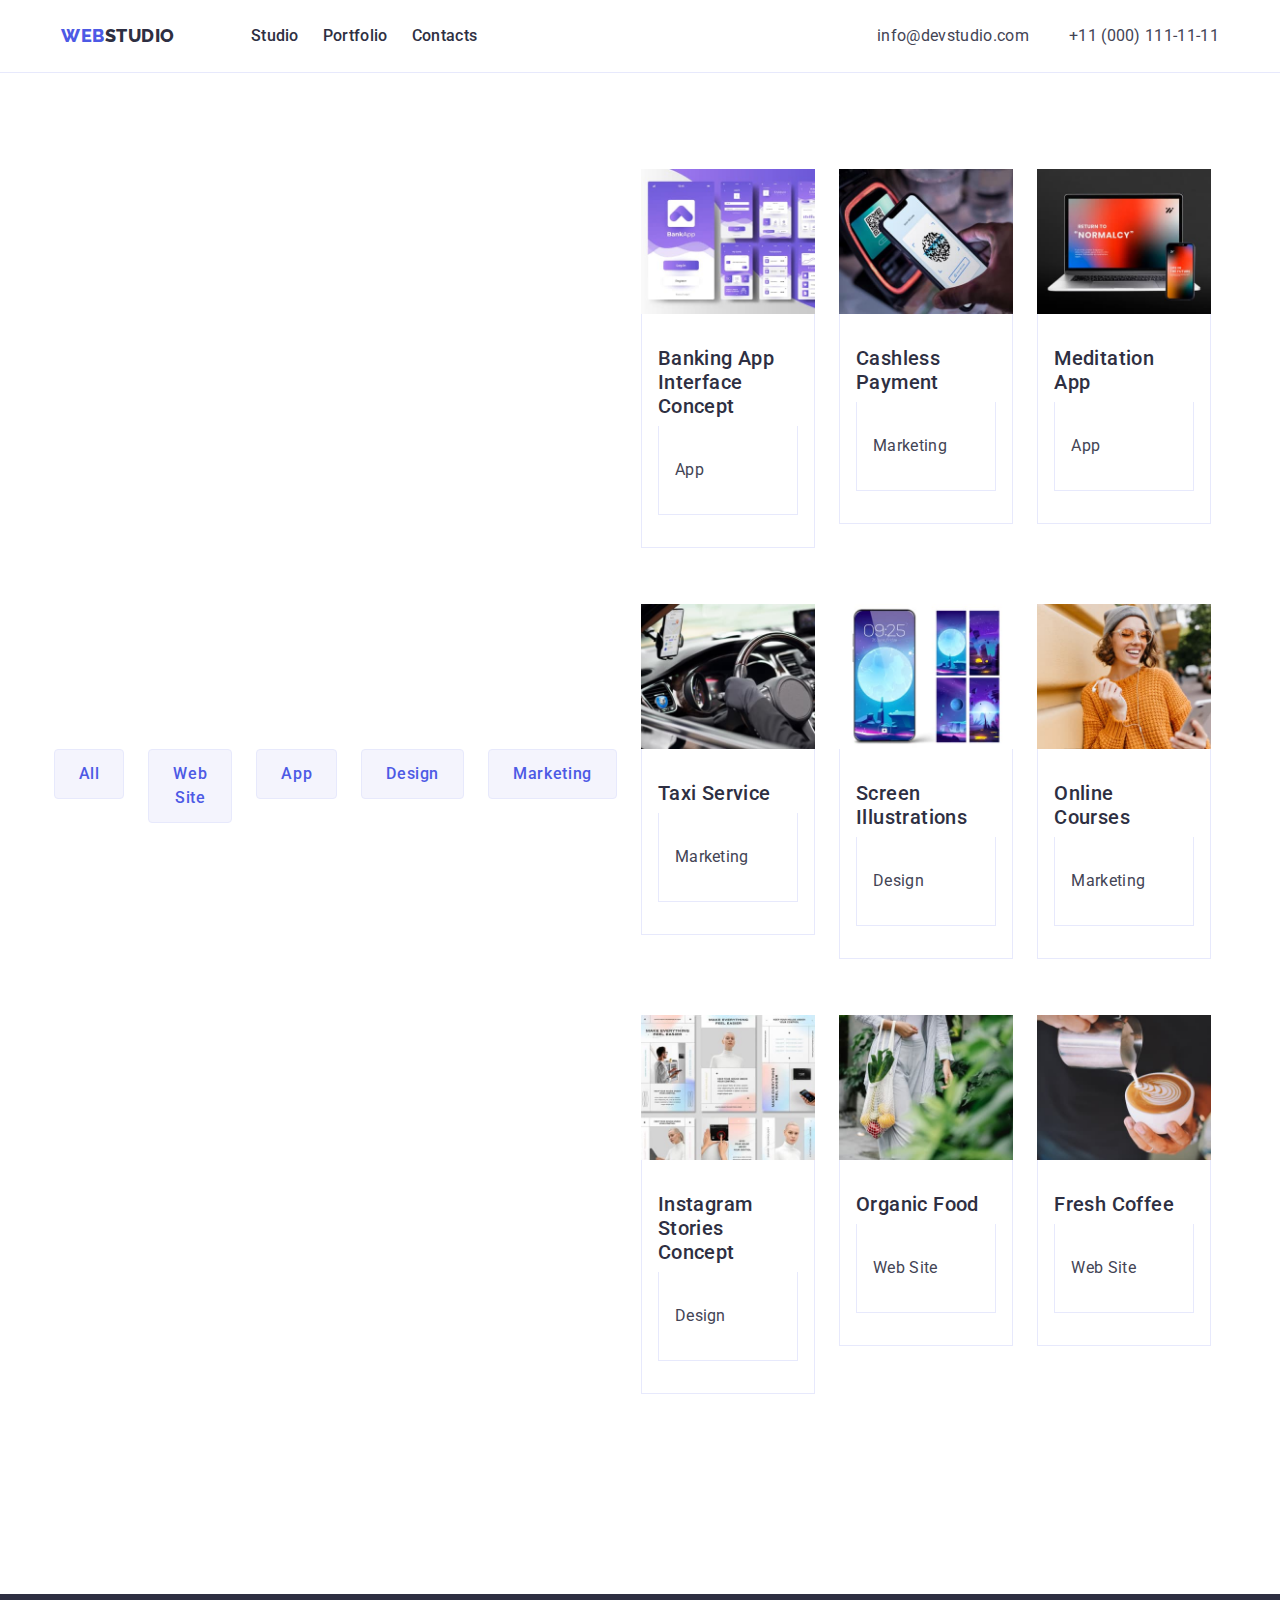
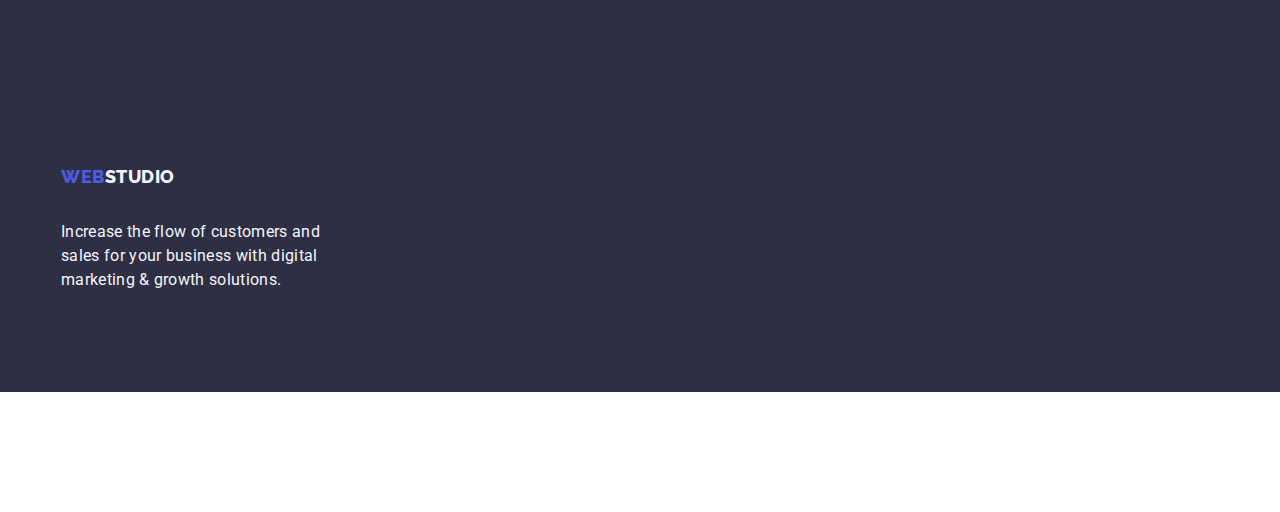
==== portfolio.html @ 9f7e853c "final changes in index" ====
<!DOCTYPE html>
<html lang="en">
  <head>
    <meta charset="UTF-8" />
    <meta name="viewport" content="width=device-width, initial-scale=1.0" />

    <link rel="preconnect" href="https://fonts.googleapis.com" />
    <link rel="preconnect" href="https://fonts.gstatic.com" crossorigin />
    <link
      href="https://fonts.googleapis.com/css2?family=Raleway:wght@800&family=Roboto:wght@400;500;700;900&display=swap"
      rel="stylesheet"
    />
    <link
      rel="stylesheet"
      href="https://cdnjs.cloudflare.com/ajax/libs/modern-normalize/2.0.0/modern-normalize.min.css"
      integrity="sha512-4xo8blKMVCiXpTaLzQSLSw3KFOVPWhm/TRtuPVc4WG6kUgjH6J03IBuG7JZPkcWMxJ5huwaBpOpnwYElP/m6wg=="
      crossorigin="anonymous"
      referrerpolicy="no-referrer"
    />
    <link rel="stylesheet" href="./css/styles.css" type="text/css" />
    <title>WebStudio Portfolio</title>
  </head>

  <body>
    <!--Header section-->

    <header class="header">
      <div class="container header-wrap">
        <nav class="navigation">
          <a class="logo link" href="./index.html"
            >Web<span class="accent">Studio</span></a
          >
          <ul class="list list-menu">
            <li><a class="menu link" href="./index.html">Studio</a></li>
            <li><a class="menu link" href="./portfolio.html">Portfolio</a></li>
            <li><a class="menu link" href="">Contacts</a></li>
          </ul>
        </nav>
        <address class="address">
          <ul class="list-header">
            <li>
              <a class="address-list link" href="mailto:info@devstudio.com"
                >info@devstudio.com</a
              >
            </li>
            <li>
              <a class="address-list link no-highlight" href="tel:+110001111111"
                >+11 (000) 111-11-11</a
              >
            </li>
          </ul>
        </address>
      </div>
    </header>

    <!--Main section-->

    <main>
      <section class="main-section">
        <div class="container portfolio-list">
          <h1 class="hidden">Portfolio-temporary</h1>
          <ul class="list">
            <li><button class="button-portfolio" type="button">All</button></li>
            <li>
              <button class="button-portfolio" type="button">Web Site</button>
            </li>
            <li><button class="button-portfolio" type="button">App</button></li>
            <li>
              <button class="button-portfolio" type="button">Design</button>
            </li>
            <li>
              <button class="button-portfolio" type="button">Marketing</button>
            </li>
          </ul>
          <ul class="list cards-list">
            <li class="cards-feature">
              <a class="link">
                <img
                  src="./images/1Banking.jpg"
                  alt="Bank App presented on 7 screenshots"
                  width="360"
                  height="300"
                />
                <div class="card-description">
                  <h2 class="feature">Banking App Interface Concept</h2>
                  <p class="feature-description">App</p>
                </div>
              </a>
            </li>
            <li class="cards-feature">
              <a class="link">
                <img
                  src="./images/2Cashless.jpg"
                  alt="Phone close to the reader"
                  width="360"
                  height="300"
                />
                <div class="card-description">
                  <h2 class="feature">Cashless Payment</h2>
                  <p class="feature-description">Marketing</p>
                </div>
              </a>
            </li>
            <li class="cards-feature">
              <a class="link">
                <img
                  src="./images/3Meditation.jpg"
                  alt="Laptop and phone promoting meditation on their screens"
                  width="360"
                  height="300"
                />
                <div class="card-description">
                  <h2 class="feature">Meditation App</h2>
                  <p class="feature-description">App</p>
                </div>
              </a>
            </li>
            <li class="cards-feature">
              <a class="link">
                <img
                  src="./images/4Taxi.jpg"
                  alt="Inside of the car - drivers side with a phone"
                  width="360"
                  height="300"
                />
                <div class="card-description">
                  <h2 class="feature">Taxi Service</h2>
                  <p class="feature-description">Marketing</p>
                </div>
              </a>
            </li>
            <li class="cards-feature">
              <a class="link">
                <img
                  src="./images/5Screen.jpg"
                  alt="5 screenshots of the mobile's front page"
                  width="360"
                  height="300"
                />
                <div class="card-description">
                  <h2 class="feature">Screen Illustrations</h2>
                  <p class="feature-description">Design</p>
                </div>
              </a>
            </li>
            <li class="cards-feature">
              <a class="link">
                <img
                  src="./images/6OnlineC.jpg"
                  alt="Smiling woman in orange sweater looking at the phone"
                  width="360"
                  height="300"
                />
                <div class="card-description">
                  <h2 class="feature">Online Courses</h2>
                  <p class="feature-description">Marketing</p>
                </div>
              </a>
            </li>
            <li class="cards-feature">
              <a class="link">
                <img
                  src="./images/7Insta.jpg"
                  alt="6 screenshots promoting phone app"
                  width="360"
                  height="300"
                />
                <div class="card-description">
                  <h2 class="feature">Instagram Stories Concept</h2>
                  <p class="feature-description">Design</p>
                </div>
              </a>
            </li>
            <li class="cards-feature">
              <a class="link">
                <img
                  src="./images/8Food.jpg"
                  alt="Person walking with a vegetables in a shopping bag"
                  width="360"
                  height="300"
                />
                <div class="card-description">
                  <h2 class="feature">Organic Food</h2>
                  <p class="feature-description">Web Site</p>
                </div>
              </a>
            </li>
            <li class="cards-feature">
              <a class="link">
                <img
                  src="./images/9Coffee.jpg"
                  alt="Coffe being decotrated by someone pouring frothed milk"
                  width="360"
                  height="300"
                />
                <div class="card-description">
                  <h2 class="feature">Fresh Coffee</h2>
                  <p class="feature-description">Web Site</p>
                </div>
              </a>
            </li>
          </ul>
        </div>
      </section>
    </main>

    <!--Footer-->
    <footer class="section-footer">
      <div class="container container-footer">
        <div>
          <a class="logo-footer link" href="./index.html"
            >Web<span class="studio-footer">Studio</span></a
          >
          <p class="body-footer">
            Increase the flow of customers and sales for your business with
            digital marketing & growth solutions.
          </p>
        </div>
      </div>
    </footer>
  </body>
</html>
---- css/styles.css ----
:root {
  --Accent: #e7e9fc;
  --Dark: #2e2f42;
  --Hero-background: #2e2f42;
  --Light: #f4f4fd;
  --Modal-background: #fcfcfc;
  --Modal-overlay: #2e2f42 100%, #2e2f42 40%;
  --Primary-Brand: #4d5ae5;
  --Pressed-state: #404bbf;
  --Success: #31d0aa;
  --Subtle-Text: #8e8f99;
  --Text: #434455;
  --White-background: #ffffff;
  --main-font-size: 16px;
  --main-line-height: 1.5;
}

body {
  font-family: "Roboto", sans-serif;
  color: #434455;
  background-color: #ffffff;
}
h1,
h2,
h3,
h4,
h5,
h6,
p {
  margin: 0;
}
img {
  display: block;
  max-width: 100%;
  height: auto;
}
* {
  margin: 0;
  padding: 0;
}

/* Header*/

.container {
  max-width: 1158px;
  padding: 0 15px;
  margin: 0 auto;
}
.header {
  border-bottom: 1px solid #e7e9fc;
}
.navigation {
  display: flex;
  align-items: center;
}
.link {
  text-decoration: none;
}
.header-wrap {
  display: flex;
  align-items: center;
}
.logo {
  font-family: "Raleway", sans-serif;
  font-size: 18px;
  line-height: 1.17;
  font-weight: 800;
  letter-spacing: 0.03em;
  text-transform: uppercase;
  padding-right: 76px;
  color: var(--Primary-Brand);
}
.list-header {
  list-style: none;
  display: flex;
  gap: 40px;
  padding: 24px 0;
  margin-left: 76px;
  justify-content: center;
  gap: 40px;
}
.list-menu {
  gap: 40px;
}
.address {
  align-items: center;
  display: flex;
  font-style: normal;
  gap: 40px;
  margin-left: auto;
}

.address-list {
  line-height: 1.5;
  letter-spacing: 0.02em;
  text-decoration: none;
  color: var(--Text);
}
.accent {
  color: var(--Hero-background);
}
.list {
  list-style: none;
  display: flex;

  justify-content: center;
  gap: 24px;
  color: var(--Dark);
}

/*Index
First main section*/
.main {
  background-color: #2e2f42;
  height: 600px;
  display: flex;
  justify-content: center;
  text-align: center;
  padding: 188px 0;
  display: block;
}
.header-first {
  font-size: 56px;
  line-height: 1.07;
  font-weight: 700;
  letter-spacing: 0.02em;
  text-align: center;
  color: var(--White-background);
  display: flex;
  display: block;
  max-width: 496px;
  margin: 0 auto;
  margin-bottom: 8px;
}

/*Index
First main section - button*/
.button-order {
  cursor: pointer;
  font-family: inherit;
  font-size: 16px;
  line-height: 1.5;
  font-weight: 500;
  letter-spacing: 0.04em;
  color: var(--White-background);
  background-color: var(--Primary-Brand);
  padding: 16px;
  border-radius: 4px;
  display: block;
  margin: 48px auto;
  box-shadow: 0px 4px 4px 0px rgba(0, 0, 0, 0.15);
  border: none;
  min-width: 169px;
}
.button-order:hover,
.button-order:focus {
  background-color: var(--Pressed-state);
  color: var(--White-background);
}

/*Index
Second main section*/
.section-secondary {
  padding: 120px 0;
}
.list-feature {
  display: flex;
  gap: 24px;
  list-style: none;
}
.list-secondary {
  width: calc((100% - 72px) / 4);
}
.header-second {
  font-size: 20px;
  line-height: 1.2;
  font-weight: 500;
  letter-spacing: 0.02em;
  color: var(--Dark);
  margin-bottom: 8px;
  padding: 0px;
}
.body {
  font-size: 16px;
  line-height: 1.5;
  letter-spacing: 0.02em;
  color: var(--Text);
  margin: 0px;
  padding-bottom: 0ch;
}

/*Index
Third main section*/
.section-third {
  padding-bottom: 120px;
}
.header-third {
  font-size: 36px;
  font-weight: 700;
  line-height: 24px;
  text-align: center;
  letter-spacing: 0.025em;
  color: var(--Dark);
  margin: 0px;
  margin-bottom: 72px;
  padding-top: 32px;
}
.list-third {
  width: calc((100% - 48px) / 3);
}

/*Index
Fourth main section*/
.fourth-section {
  background-color: var(--Light);
  padding: 120px 0;
  margin: auto 0;
  text-align: center;
}

.team-card {
  display: flex;
  gap: 24px;
  justify-content: center;
  margin: 0px;
  padding: 0px;
  text-align: center;
  width: calc((100% - 72px) / 4);
  border-radius: 0px 0px 4px 4px;
  margin-bottom: 72px;
}
.cards {
  margin-bottom: 8px;
}

.header-our-team {
  font-size: 36px;
  line-height: 1.2;
  font-weight: 700;
  letter-spacing: 0.02em;
  color: var(--Dark);
  padding-bottom: 72px;
}
.header-names {
  font-size: 20px;
  font-weight: 500;
  line-height: 24px;
  text-align: center;
  letter-spacing: 0.025em;
  color: var(--Dark);
  margin-top: 32px;
}
/*Portfolio
Main section*/
.main-section {
  padding-top: 96px;
  padding-bottom: 120px;
}
.portfolio-list {
  align-items: center;
  justify-content: center;
  display: flex;
  gap: 24px;
  list-style-type: none;
  margin-bottom: 72px;
  padding-left: 0px;
}
.button-portfolio {
  font-family: inherit;
  font-size: 16px;
  font-weight: 500;
  line-height: 1.5;
  letter-spacing: 0.04em;
  border: 1px solid var(--Accent);
  background-color: var(--Light);
  color: var(--Primary-Brand);
  letter-spacing: 4%;
  border-radius: 4px;
  padding: 12px 24px;
  display: flex;
  align-items: flex-start;
}
.button-portfolio:hover,
.button-portfolio:focus {
  cursor: pointer;
  color: var(--White-background);
  background-color: var(--Pressed-state);
  box-shadow: 0px 2px 2px 0px rgba(0, 0, 0, 0.12),
    0px 2px 1px 0px rgba(0, 0, 0, 0.08), 0px 3px 1px 0px rgba(0, 0, 0, 0.1);
  border: 1px solid transparent;
}
.cards-feature {
  width: calc((100% - 48px) / 3);
}
.menu {
  font-size: var(--main-font-size);
  line-height: var(--main-line-height);
  font-weight: 500;
  letter-spacing: 0.02em;
  color: var(--Dark);
  padding-top: 24px;
  padding-bottom: 24px;
}
.menu:hover,
.menu:focus,
.accent:hover,
.accent:focus,
.address-list:hover,
.address-list:focus {
  color: #404bbf;
}
.hidden {
  position: absolute;
  width: 1px;
  height: 1px;
  margin: -1px;
  border: 0;
  padding: 0;
  white-space: nowrap;
  clip-path: inset(100%);
  clip: rect(0 0 0 0);
  overflow: hidden;
}

/*Portfolio
Second main section*/

.feature {
  font-size: 20px;
  line-height: 1.2;
  font-weight: 500;
  letter-spacing: 0.02em;
  color: var(--Hero-background);
  margin-bottom: 8px;
}
.cards-list {
  list-style-type: none;
  display: flex;
  flex-wrap: wrap;
  row-gap: 48px;
  column-gap: 24px;
  margin: 0;
  padding: 0;
}
.cards-list > li {
  flex-basis: calc((100% - 48px) / 3);
}
.cards-list img {
  display: block;
}
.card-description {
  padding: 32px 16px;
  border: 1px solid #e7e9fc;
  border-top: none;
  margin-bottom: 8px;
}
.feature-description {
  font-size: 16px;
  line-height: 1.5;
  letter-spacing: 0.02em;
  color: var(--Text);
  background-color: #ffffff;
  border: 1px solid var(--cornflower, #e7e9fc);
  border-top: none;
  padding: 32px 16px;
}

/*Footer*/
.studio-footer {
  color: var(--Light);
}
.logo-footer {
  font-family: "Raleway", sans-serif;
  font-size: 18px;
  line-height: 1.17;
  font-weight: 800;
  letter-spacing: 0.03em;
  text-transform: uppercase;
  color: var(--Primary-Brand);
  display: inline-block;
  margin-bottom: 16px;
}
.container-footer {
  flex-wrap: wrap;
  gap: 24px;
  margin-top: 72px;
  padding-top: 0px;
}
.section-footer {
  background-color: var(--Dark);
  padding: 100px 0;
  margin-bottom: 120px;
}
.body-footer {
  font-size: 16px;
  line-height: 1.5;
  letter-spacing: 0.02em;
  text-align: left;
  color: var(--Light);
  width: 264px;
  margin: 0px;
  margin-top: 16px;
  max-width: 264px;
}
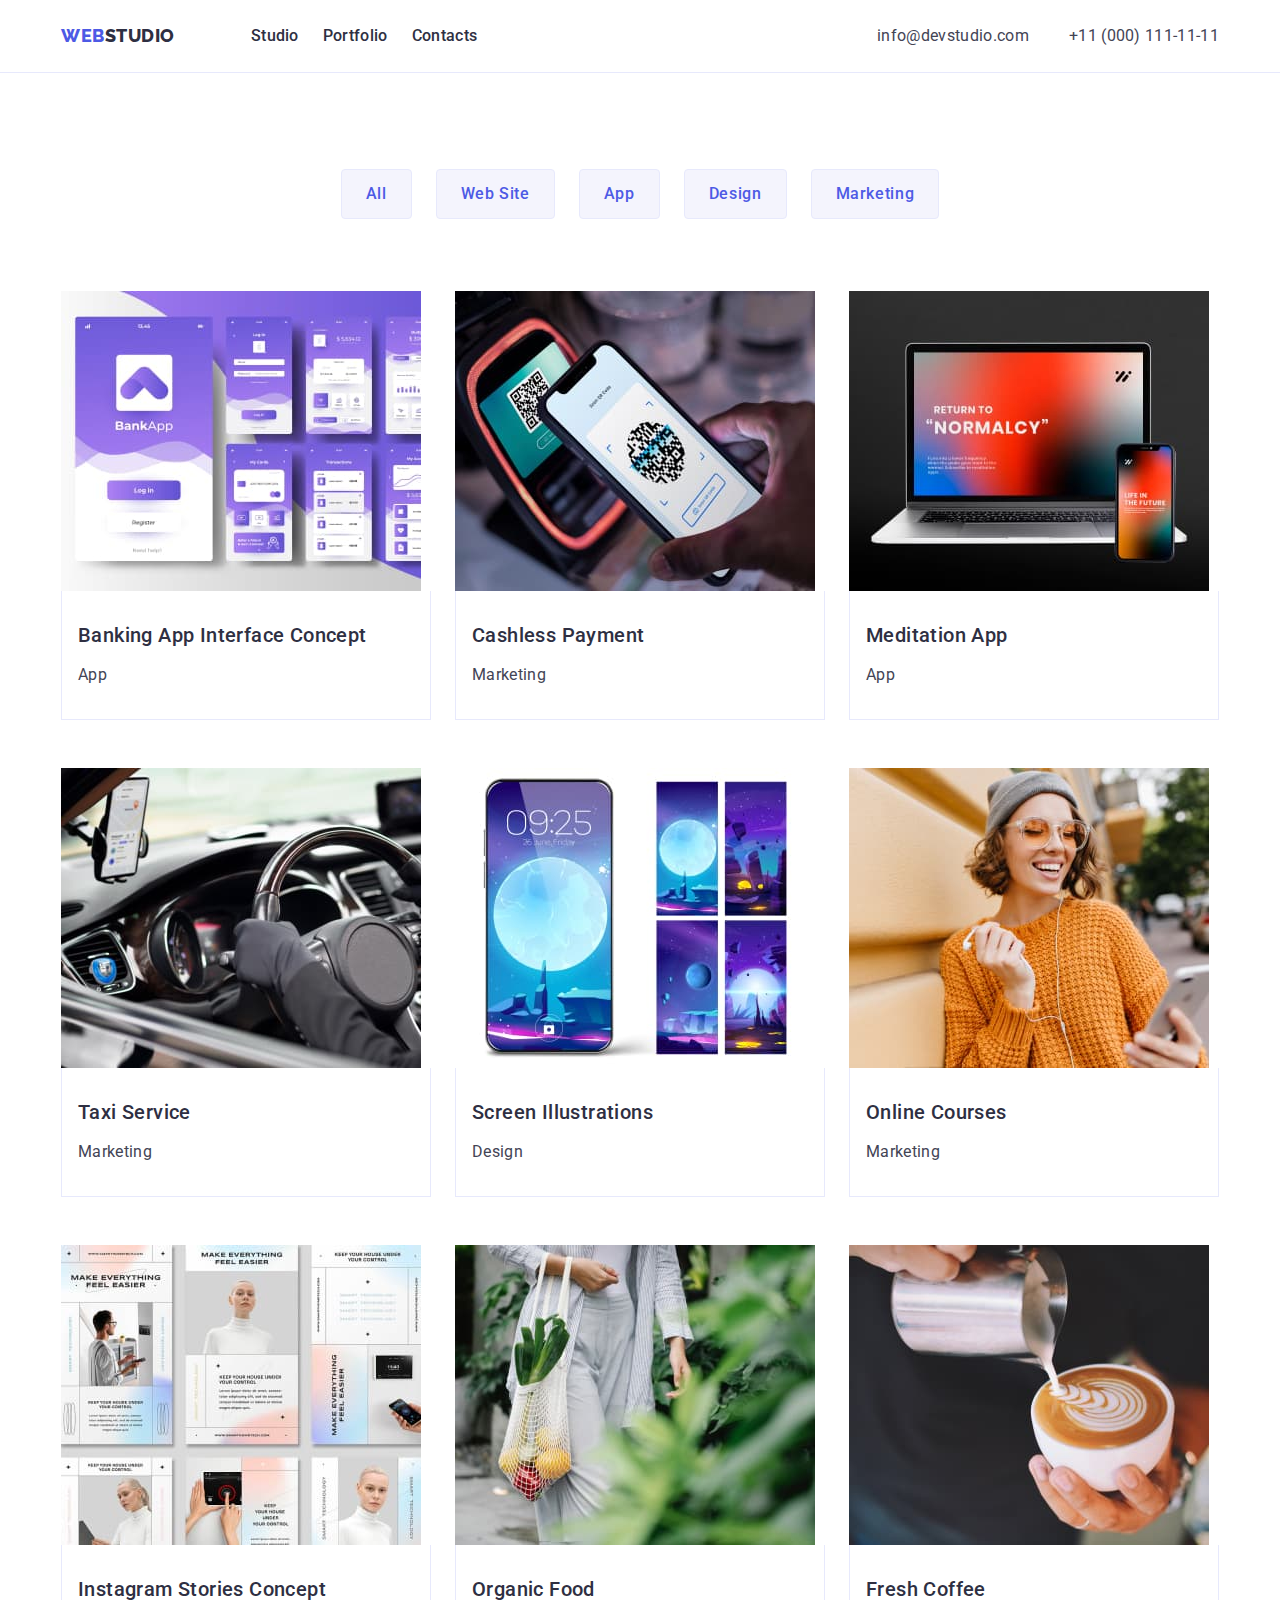
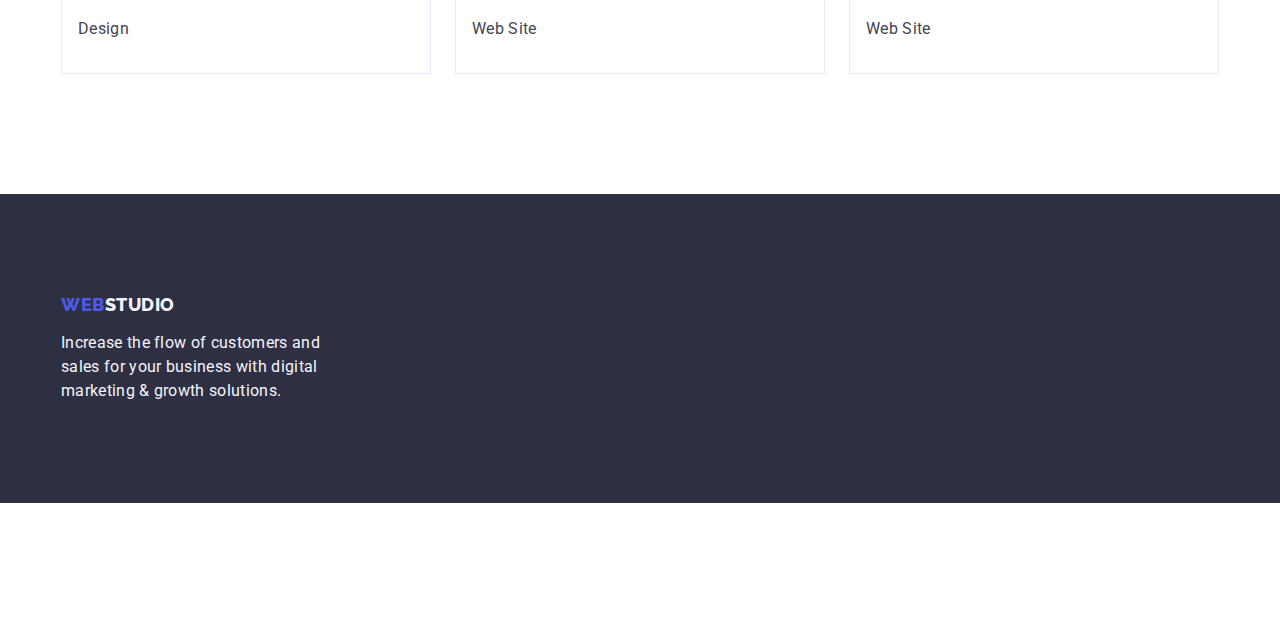
==== commit ad272d36: "changes to portfolio" ====
--- a/portfolio.html
+++ b/portfolio.html
@@ -56,8 +56,8 @@
     <!--Main section-->
 
     <main>
-      <section class="main-section">
-        <div class="container portfolio-list">
+      <div class="container portfolio-list">
+        <section class="main-section">
           <h1 class="hidden">Portfolio-temporary</h1>
           <ul class="list">
             <li><button class="button-portfolio" type="button">All</button></li>
@@ -72,136 +72,136 @@
               <button class="button-portfolio" type="button">Marketing</button>
             </li>
           </ul>
-          <ul class="list cards-list">
-            <li class="cards-feature">
-              <a class="link">
-                <img
-                  src="./images/1Banking.jpg"
-                  alt="Bank App presented on 7 screenshots"
-                  width="360"
-                  height="300"
-                />
-                <div class="card-description">
-                  <h2 class="feature">Banking App Interface Concept</h2>
-                  <p class="feature-description">App</p>
-                </div>
-              </a>
-            </li>
-            <li class="cards-feature">
-              <a class="link">
-                <img
-                  src="./images/2Cashless.jpg"
-                  alt="Phone close to the reader"
-                  width="360"
-                  height="300"
-                />
-                <div class="card-description">
-                  <h2 class="feature">Cashless Payment</h2>
-                  <p class="feature-description">Marketing</p>
-                </div>
-              </a>
-            </li>
-            <li class="cards-feature">
-              <a class="link">
-                <img
-                  src="./images/3Meditation.jpg"
-                  alt="Laptop and phone promoting meditation on their screens"
-                  width="360"
-                  height="300"
-                />
-                <div class="card-description">
-                  <h2 class="feature">Meditation App</h2>
-                  <p class="feature-description">App</p>
-                </div>
-              </a>
-            </li>
-            <li class="cards-feature">
-              <a class="link">
-                <img
-                  src="./images/4Taxi.jpg"
-                  alt="Inside of the car - drivers side with a phone"
-                  width="360"
-                  height="300"
-                />
-                <div class="card-description">
-                  <h2 class="feature">Taxi Service</h2>
-                  <p class="feature-description">Marketing</p>
-                </div>
-              </a>
-            </li>
-            <li class="cards-feature">
-              <a class="link">
-                <img
-                  src="./images/5Screen.jpg"
-                  alt="5 screenshots of the mobile's front page"
-                  width="360"
-                  height="300"
-                />
-                <div class="card-description">
-                  <h2 class="feature">Screen Illustrations</h2>
-                  <p class="feature-description">Design</p>
-                </div>
-              </a>
-            </li>
-            <li class="cards-feature">
-              <a class="link">
-                <img
-                  src="./images/6OnlineC.jpg"
-                  alt="Smiling woman in orange sweater looking at the phone"
-                  width="360"
-                  height="300"
-                />
-                <div class="card-description">
-                  <h2 class="feature">Online Courses</h2>
-                  <p class="feature-description">Marketing</p>
-                </div>
-              </a>
-            </li>
-            <li class="cards-feature">
-              <a class="link">
-                <img
-                  src="./images/7Insta.jpg"
-                  alt="6 screenshots promoting phone app"
-                  width="360"
-                  height="300"
-                />
-                <div class="card-description">
-                  <h2 class="feature">Instagram Stories Concept</h2>
-                  <p class="feature-description">Design</p>
-                </div>
-              </a>
-            </li>
-            <li class="cards-feature">
-              <a class="link">
-                <img
-                  src="./images/8Food.jpg"
-                  alt="Person walking with a vegetables in a shopping bag"
-                  width="360"
-                  height="300"
-                />
-                <div class="card-description">
-                  <h2 class="feature">Organic Food</h2>
-                  <p class="feature-description">Web Site</p>
-                </div>
-              </a>
-            </li>
-            <li class="cards-feature">
-              <a class="link">
-                <img
-                  src="./images/9Coffee.jpg"
-                  alt="Coffe being decotrated by someone pouring frothed milk"
-                  width="360"
-                  height="300"
-                />
-                <div class="card-description">
-                  <h2 class="feature">Fresh Coffee</h2>
-                  <p class="feature-description">Web Site</p>
-                </div>
-              </a>
-            </li>
-          </ul>
-        </div>
-      </section>
+        </section>
+        <ul class="list cards-list">
+          <li class="cards-feature">
+            <a class="link">
+              <img
+                src="./images/1Banking.jpg"
+                alt="Bank App presented on 7 screenshots"
+                width="360"
+                height="300"
+              />
+              <div class="card-description">
+                <h2 class="feature">Banking App Interface Concept</h2>
+                <p class="feature-description">App</p>
+              </div>
+            </a>
+          </li>
+          <li class="cards-feature">
+            <a class="link">
+              <img
+                src="./images/2Cashless.jpg"
+                alt="Phone close to the reader"
+                width="360"
+                height="300"
+              />
+              <div class="card-description">
+                <h2 class="feature">Cashless Payment</h2>
+                <p class="feature-description">Marketing</p>
+              </div>
+            </a>
+          </li>
+          <li class="cards-feature">
+            <a class="link">
+              <img
+                src="./images/3Meditation.jpg"
+                alt="Laptop and phone promoting meditation on their screens"
+                width="360"
+                height="300"
+              />
+              <div class="card-description">
+                <h2 class="feature">Meditation App</h2>
+                <p class="feature-description">App</p>
+              </div>
+            </a>
+          </li>
+          <li class="cards-feature">
+            <a class="link">
+              <img
+                src="./images/4Taxi.jpg"
+                alt="Inside of the car - drivers side with a phone"
+                width="360"
+                height="300"
+              />
+              <div class="card-description">
+                <h2 class="feature">Taxi Service</h2>
+                <p class="feature-description">Marketing</p>
+              </div>
+            </a>
+          </li>
+          <li class="cards-feature">
+            <a class="link">
+              <img
+                src="./images/5Screen.jpg"
+                alt="5 screenshots of the mobile's front page"
+                width="360"
+                height="300"
+              />
+              <div class="card-description">
+                <h2 class="feature">Screen Illustrations</h2>
+                <p class="feature-description">Design</p>
+              </div>
+            </a>
+          </li>
+          <li class="cards-feature">
+            <a class="link">
+              <img
+                src="./images/6OnlineC.jpg"
+                alt="Smiling woman in orange sweater looking at the phone"
+                width="360"
+                height="300"
+              />
+              <div class="card-description">
+                <h2 class="feature">Online Courses</h2>
+                <p class="feature-description">Marketing</p>
+              </div>
+            </a>
+          </li>
+          <li class="cards-feature">
+            <a class="link">
+              <img
+                src="./images/7Insta.jpg"
+                alt="6 screenshots promoting phone app"
+                width="360"
+                height="300"
+              />
+              <div class="card-description">
+                <h2 class="feature">Instagram Stories Concept</h2>
+                <p class="feature-description">Design</p>
+              </div>
+            </a>
+          </li>
+          <li class="cards-feature">
+            <a class="link">
+              <img
+                src="./images/8Food.jpg"
+                alt="Person walking with a vegetables in a shopping bag"
+                width="360"
+                height="300"
+              />
+              <div class="card-description">
+                <h2 class="feature">Organic Food</h2>
+                <p class="feature-description">Web Site</p>
+              </div>
+            </a>
+          </li>
+          <li class="cards-feature">
+            <a class="link">
+              <img
+                src="./images/9Coffee.jpg"
+                alt="Coffe being decotrated by someone pouring frothed milk"
+                width="360"
+                height="300"
+              />
+              <div class="card-description">
+                <h2 class="feature">Fresh Coffee</h2>
+                <p class="feature-description">Web Site</p>
+              </div>
+            </a>
+          </li>
+        </ul>
+      </div>
     </main>
 
     <!--Footer-->
--- a/css/styles.css
+++ b/css/styles.css
@@ -102,7 +102,6 @@
 .list {
   list-style: none;
   display: flex;
-
   justify-content: center;
   gap: 24px;
   color: var(--Dark);
@@ -254,16 +253,14 @@
 Main section*/
 .main-section {
   padding-top: 96px;
-  padding-bottom: 120px;
+  padding-bottom: 72px;
 }
 .portfolio-list {
   align-items: center;
   justify-content: center;
-  display: flex;
   gap: 24px;
   list-style-type: none;
-  margin-bottom: 72px;
-  padding-left: 0px;
+  text-wrap: nowrap;
 }
 .button-portfolio {
   font-family: inherit;
@@ -331,7 +328,7 @@
   font-weight: 500;
   letter-spacing: 0.02em;
   color: var(--Hero-background);
-  margin-bottom: 8px;
+  padding-bottom: 16px;
 }
 .cards-list {
   list-style-type: none;
@@ -339,7 +336,7 @@
   flex-wrap: wrap;
   row-gap: 48px;
   column-gap: 24px;
-  margin: 0;
+  margin-bottom: 120px;
   padding: 0;
 }
 .cards-list > li {
@@ -352,7 +349,6 @@
   padding: 32px 16px;
   border: 1px solid #e7e9fc;
   border-top: none;
-  margin-bottom: 8px;
 }
 .feature-description {
   font-size: 16px;
@@ -360,9 +356,7 @@
   letter-spacing: 0.02em;
   color: var(--Text);
   background-color: #ffffff;
-  border: 1px solid var(--cornflower, #e7e9fc);
   border-top: none;
-  padding: 32px 16px;
 }
 
 /*Footer*/
@@ -378,13 +372,10 @@
   text-transform: uppercase;
   color: var(--Primary-Brand);
   display: inline-block;
-  margin-bottom: 16px;
 }
 .container-footer {
   flex-wrap: wrap;
   gap: 24px;
-  margin-top: 72px;
-  padding-top: 0px;
 }
 .section-footer {
   background-color: var(--Dark);
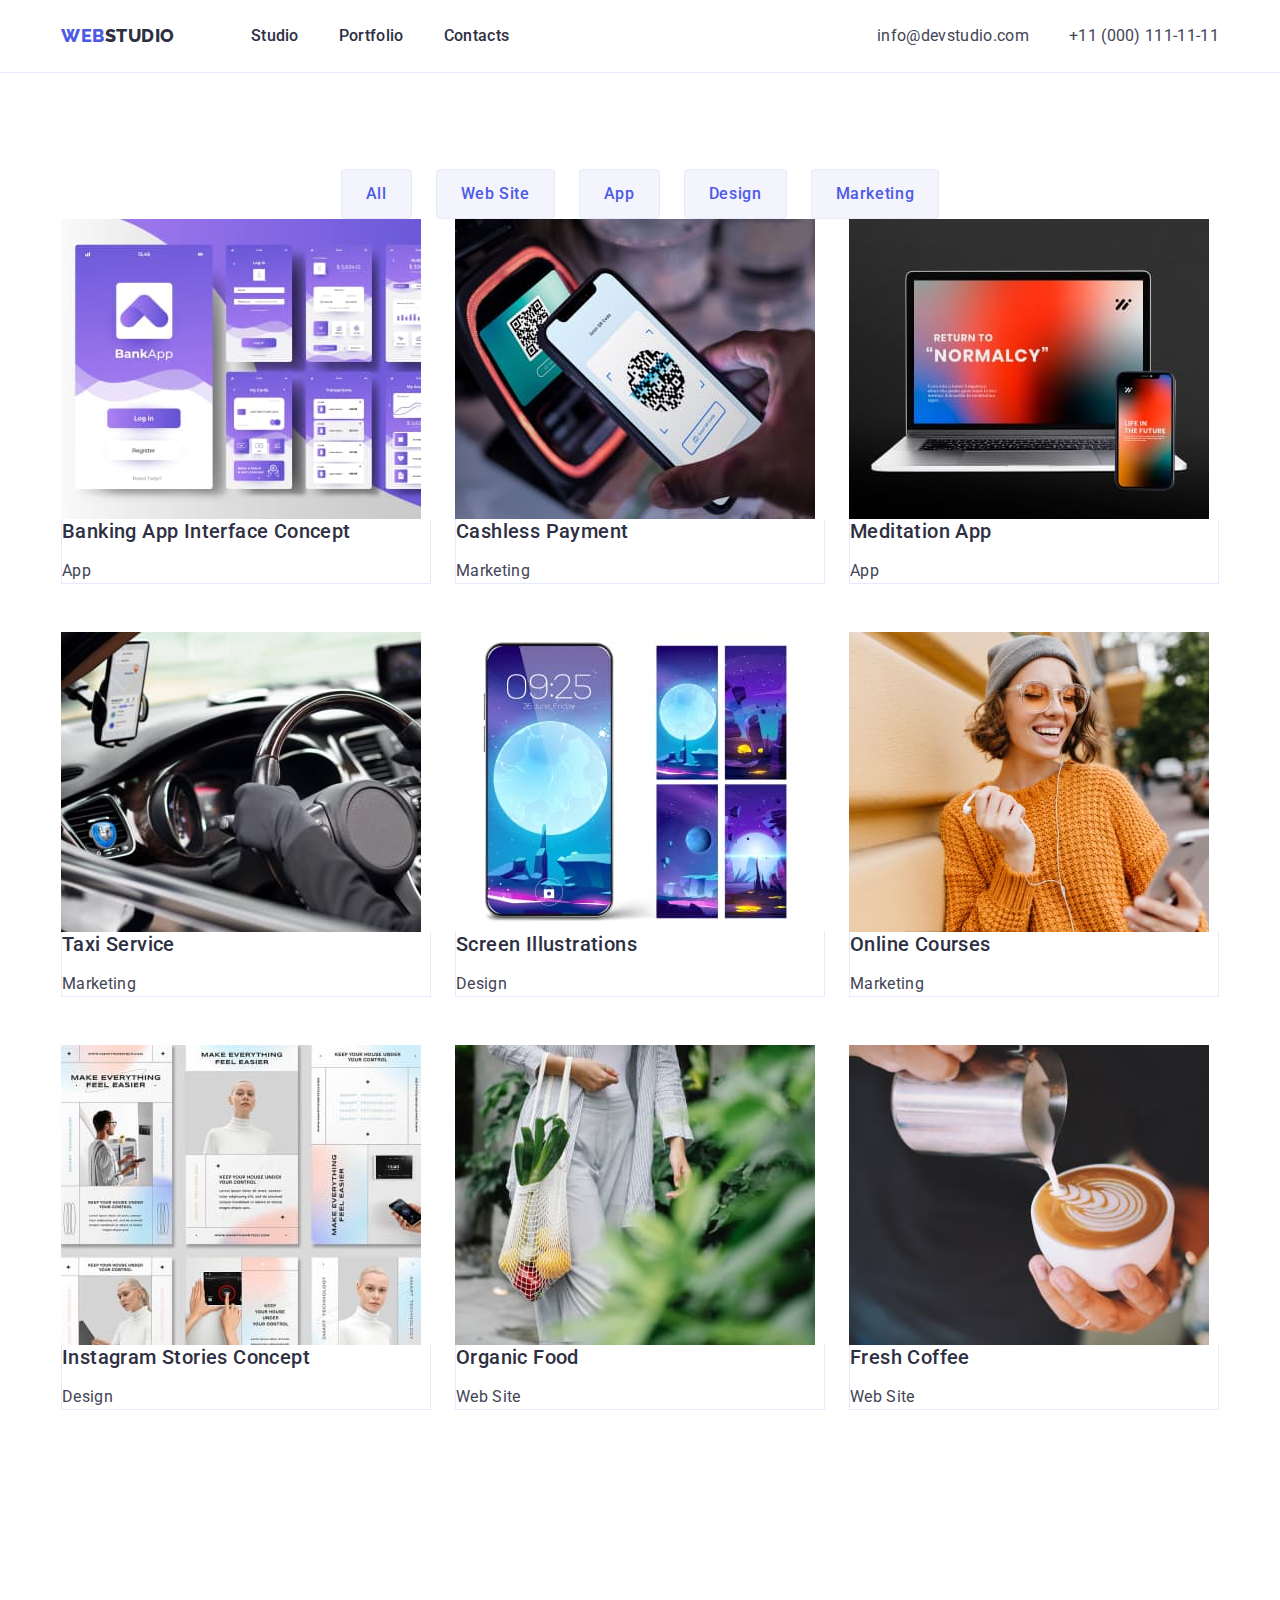
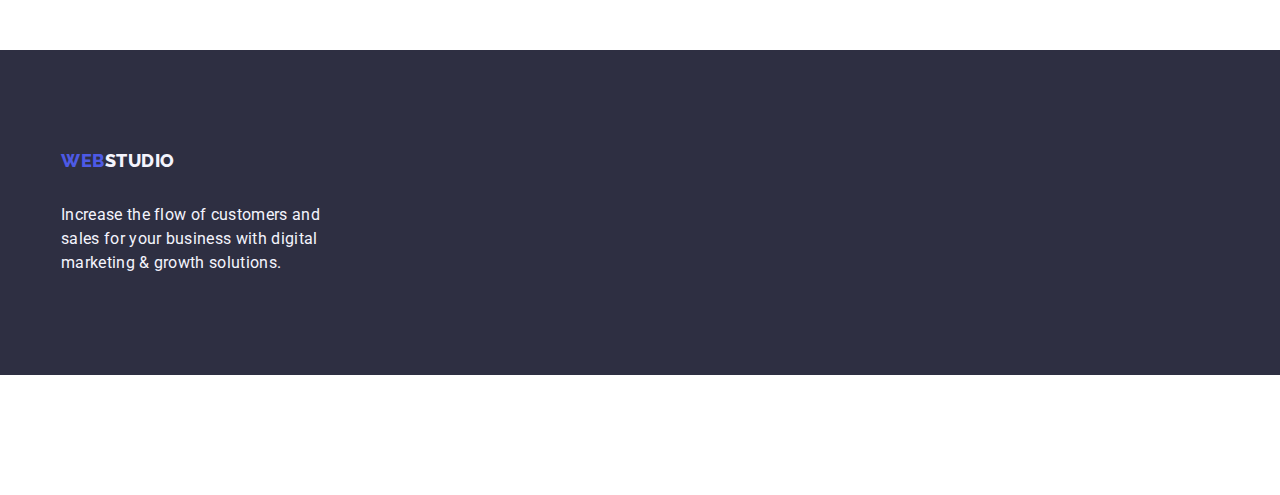
==== commit 9cdfee72: "changes in prtfolio as per walidator" ====
--- a/portfolio.html
+++ b/portfolio.html
@@ -56,9 +56,9 @@
     <!--Main section-->
 
     <main>
-      <div class="container portfolio-list">
         <section class="main-section">
-          <h1 class="hidden">Portfolio-temporary</h1>
+      <div class="container">
+          <h1 class="hidden">Portfolio</h1>
           <ul class="list">
             <li><button class="button-portfolio" type="button">All</button></li>
             <li>
@@ -72,7 +72,6 @@
               <button class="button-portfolio" type="button">Marketing</button>
             </li>
           </ul>
-        </section>
         <ul class="list cards-list">
           <li class="cards-feature">
             <a class="link">
@@ -201,7 +200,8 @@
             </a>
           </li>
         </ul>
-      </div>
+             </section>
+ </div>
     </main>
 
     <!--Footer-->
--- a/css/styles.css
+++ b/css/styles.css
@@ -67,7 +67,7 @@
   font-weight: 800;
   letter-spacing: 0.03em;
   text-transform: uppercase;
-  padding-right: 76px;
+  margin-right: 76px;
   color: var(--Primary-Brand);
 }
 .list-header {
@@ -79,9 +79,7 @@
   justify-content: center;
   gap: 40px;
 }
-.list-menu {
-  gap: 40px;
-}
+
 .address {
   align-items: center;
   display: flex;
@@ -167,6 +165,7 @@
   gap: 24px;
   list-style: none;
 }
+
 .list-secondary {
   width: calc((100% - 72px) / 4);
 }
@@ -179,15 +178,16 @@
   margin-bottom: 8px;
   padding: 0px;
 }
-.body {
+
+.body-secondary {
   font-size: 16px;
   line-height: 1.5;
   letter-spacing: 0.02em;
   color: var(--Text);
   margin: 0px;
   padding-bottom: 0ch;
-}
-
+  text-align: left;
+}
 /*Index
 Third main section*/
 .section-third {
@@ -216,29 +216,28 @@
   margin: auto 0;
   text-align: center;
 }
-
+.body {
+  font-size: 16px;
+  line-height: 1.5;
+  letter-spacing: 0.02em;
+  color: var(--Text);
+  margin: 0px;
+  padding-bottom: 0ch;
+  text-align: center;
+}
 .team-card {
-  display: flex;
-  gap: 24px;
-  justify-content: center;
-  margin: 0px;
-  padding: 0px;
-  text-align: center;
-  width: calc((100% - 72px) / 4);
   border-radius: 0px 0px 4px 4px;
-  margin-bottom: 72px;
-}
-.cards {
-  margin-bottom: 8px;
-}
-
+}
+.team-container {
+  padding: 32px 0px;
+}
 .header-our-team {
   font-size: 36px;
   line-height: 1.2;
   font-weight: 700;
   letter-spacing: 0.02em;
   color: var(--Dark);
-  padding-bottom: 72px;
+  margin-bottom: 72px;
 }
 .header-names {
   font-size: 20px;
@@ -248,18 +247,14 @@
   letter-spacing: 0.025em;
   color: var(--Dark);
   margin-top: 32px;
+  margin-bottom: 8px;
 }
 /*Portfolio
 Main section*/
 .main-section {
   padding-top: 96px;
-  padding-bottom: 72px;
-}
-.portfolio-list {
-  align-items: center;
+  padding-bottom: 120px;
   justify-content: center;
-  gap: 24px;
-  list-style-type: none;
   text-wrap: nowrap;
 }
 .button-portfolio {
@@ -297,6 +292,9 @@
   color: var(--Dark);
   padding-top: 24px;
   padding-bottom: 24px;
+}
+.list-menu {
+  gap: 40px;
 }
 .menu:hover,
 .menu:focus,
@@ -346,7 +344,6 @@
   display: block;
 }
 .card-description {
-  padding: 32px 16px;
   border: 1px solid #e7e9fc;
   border-top: none;
 }
@@ -372,6 +369,7 @@
   text-transform: uppercase;
   color: var(--Primary-Brand);
   display: inline-block;
+  margin-bottom: 16px;
 }
 .container-footer {
   flex-wrap: wrap;
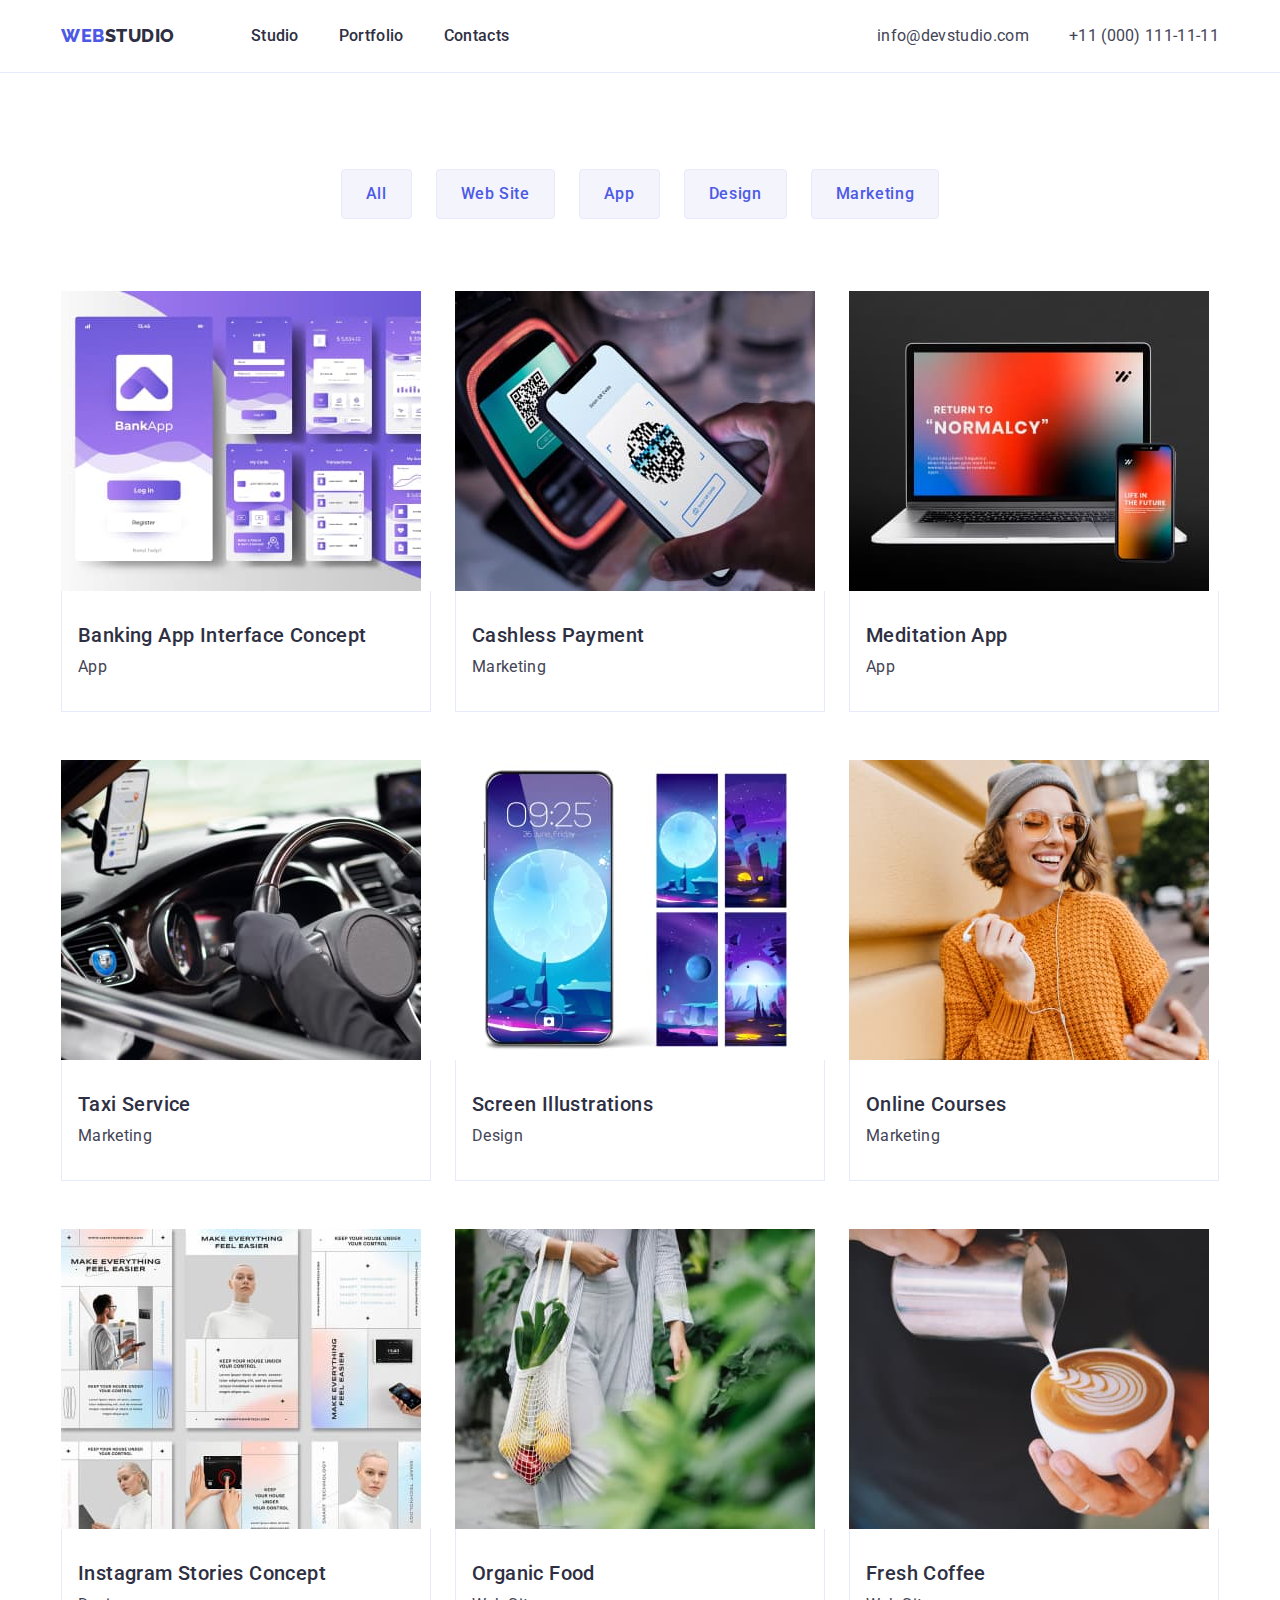
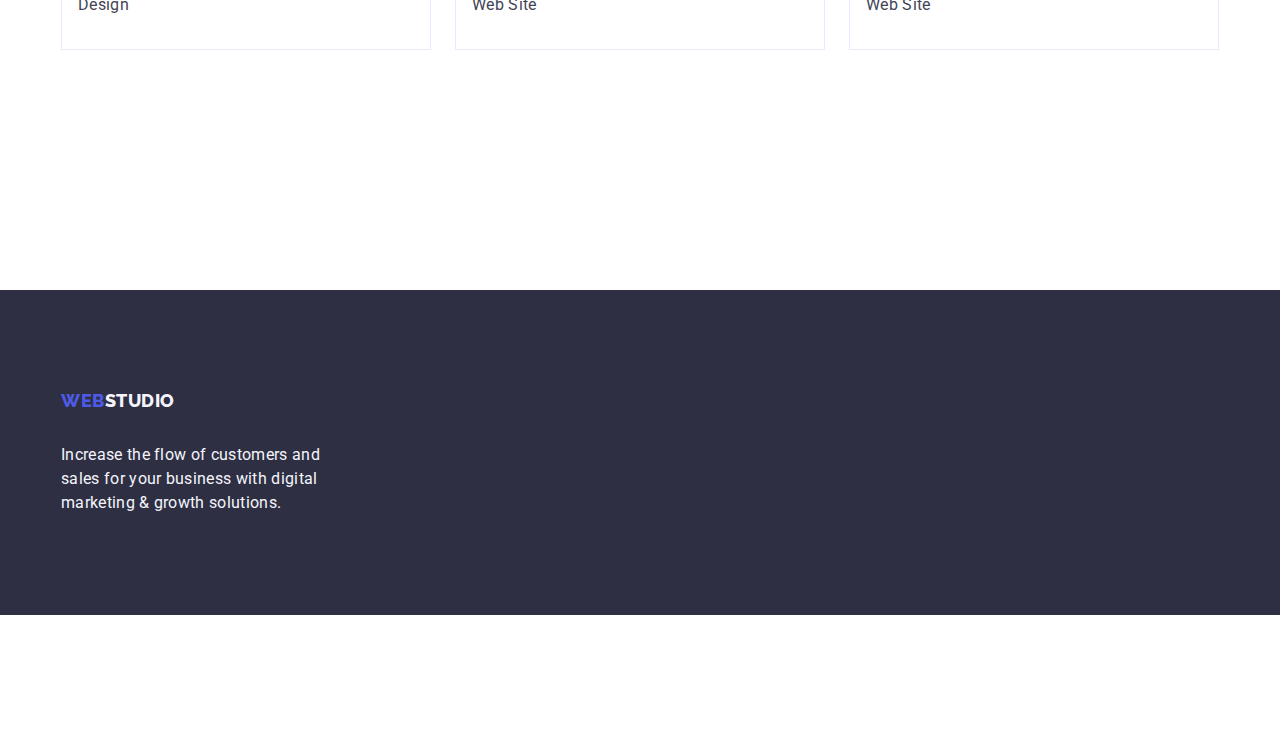
==== commit 747a2802: "final changes in portfolio" ====
--- a/portfolio.html
+++ b/portfolio.html
@@ -56,10 +56,10 @@
     <!--Main section-->
 
     <main>
-        <section class="main-section">
-      <div class="container">
+      <section class="main-section">
+        <div class="container">
           <h1 class="hidden">Portfolio</h1>
-          <ul class="list">
+           <ul class="list-main">
             <li><button class="button-portfolio" type="button">All</button></li>
             <li>
               <button class="button-portfolio" type="button">Web Site</button>
@@ -81,7 +81,7 @@
                 width="360"
                 height="300"
               />
-              <div class="card-description">
+              <div class="card-container">
                 <h2 class="feature">Banking App Interface Concept</h2>
                 <p class="feature-description">App</p>
               </div>
@@ -95,7 +95,7 @@
                 width="360"
                 height="300"
               />
-              <div class="card-description">
+              <div class="card-container">
                 <h2 class="feature">Cashless Payment</h2>
                 <p class="feature-description">Marketing</p>
               </div>
@@ -109,7 +109,7 @@
                 width="360"
                 height="300"
               />
-              <div class="card-description">
+              <div class="card-container">
                 <h2 class="feature">Meditation App</h2>
                 <p class="feature-description">App</p>
               </div>
@@ -123,7 +123,7 @@
                 width="360"
                 height="300"
               />
-              <div class="card-description">
+              <div class="card-container">
                 <h2 class="feature">Taxi Service</h2>
                 <p class="feature-description">Marketing</p>
               </div>
@@ -137,7 +137,7 @@
                 width="360"
                 height="300"
               />
-              <div class="card-description">
+              <div class="card-container">
                 <h2 class="feature">Screen Illustrations</h2>
                 <p class="feature-description">Design</p>
               </div>
@@ -151,7 +151,7 @@
                 width="360"
                 height="300"
               />
-              <div class="card-description">
+              <div class="card-container">
                 <h2 class="feature">Online Courses</h2>
                 <p class="feature-description">Marketing</p>
               </div>
@@ -165,7 +165,7 @@
                 width="360"
                 height="300"
               />
-              <div class="card-description">
+              <div class="card-container">
                 <h2 class="feature">Instagram Stories Concept</h2>
                 <p class="feature-description">Design</p>
               </div>
@@ -179,7 +179,7 @@
                 width="360"
                 height="300"
               />
-              <div class="card-description">
+              <div class="card-container">
                 <h2 class="feature">Organic Food</h2>
                 <p class="feature-description">Web Site</p>
               </div>
@@ -193,7 +193,7 @@
                 width="360"
                 height="300"
               />
-              <div class="card-description">
+              <div class="card-container">
                 <h2 class="feature">Fresh Coffee</h2>
                 <p class="feature-description">Web Site</p>
               </div>
--- a/css/styles.css
+++ b/css/styles.css
@@ -257,6 +257,14 @@
   justify-content: center;
   text-wrap: nowrap;
 }
+.list-main {
+  list-style: none;
+  display: flex;
+  justify-content: center;
+  gap: 24px;
+  color: var(--Dark);
+  margin-bottom: 72px;
+}
 .button-portfolio {
   font-family: inherit;
   font-size: 16px;
@@ -326,7 +334,7 @@
   font-weight: 500;
   letter-spacing: 0.02em;
   color: var(--Hero-background);
-  padding-bottom: 16px;
+  margin-bottom: 8px;
 }
 .cards-list {
   list-style-type: none;
@@ -343,9 +351,10 @@
 .cards-list img {
   display: block;
 }
-.card-description {
+.card-container {
   border: 1px solid #e7e9fc;
   border-top: none;
+  padding: 32px 16px;
 }
 .feature-description {
   font-size: 16px;
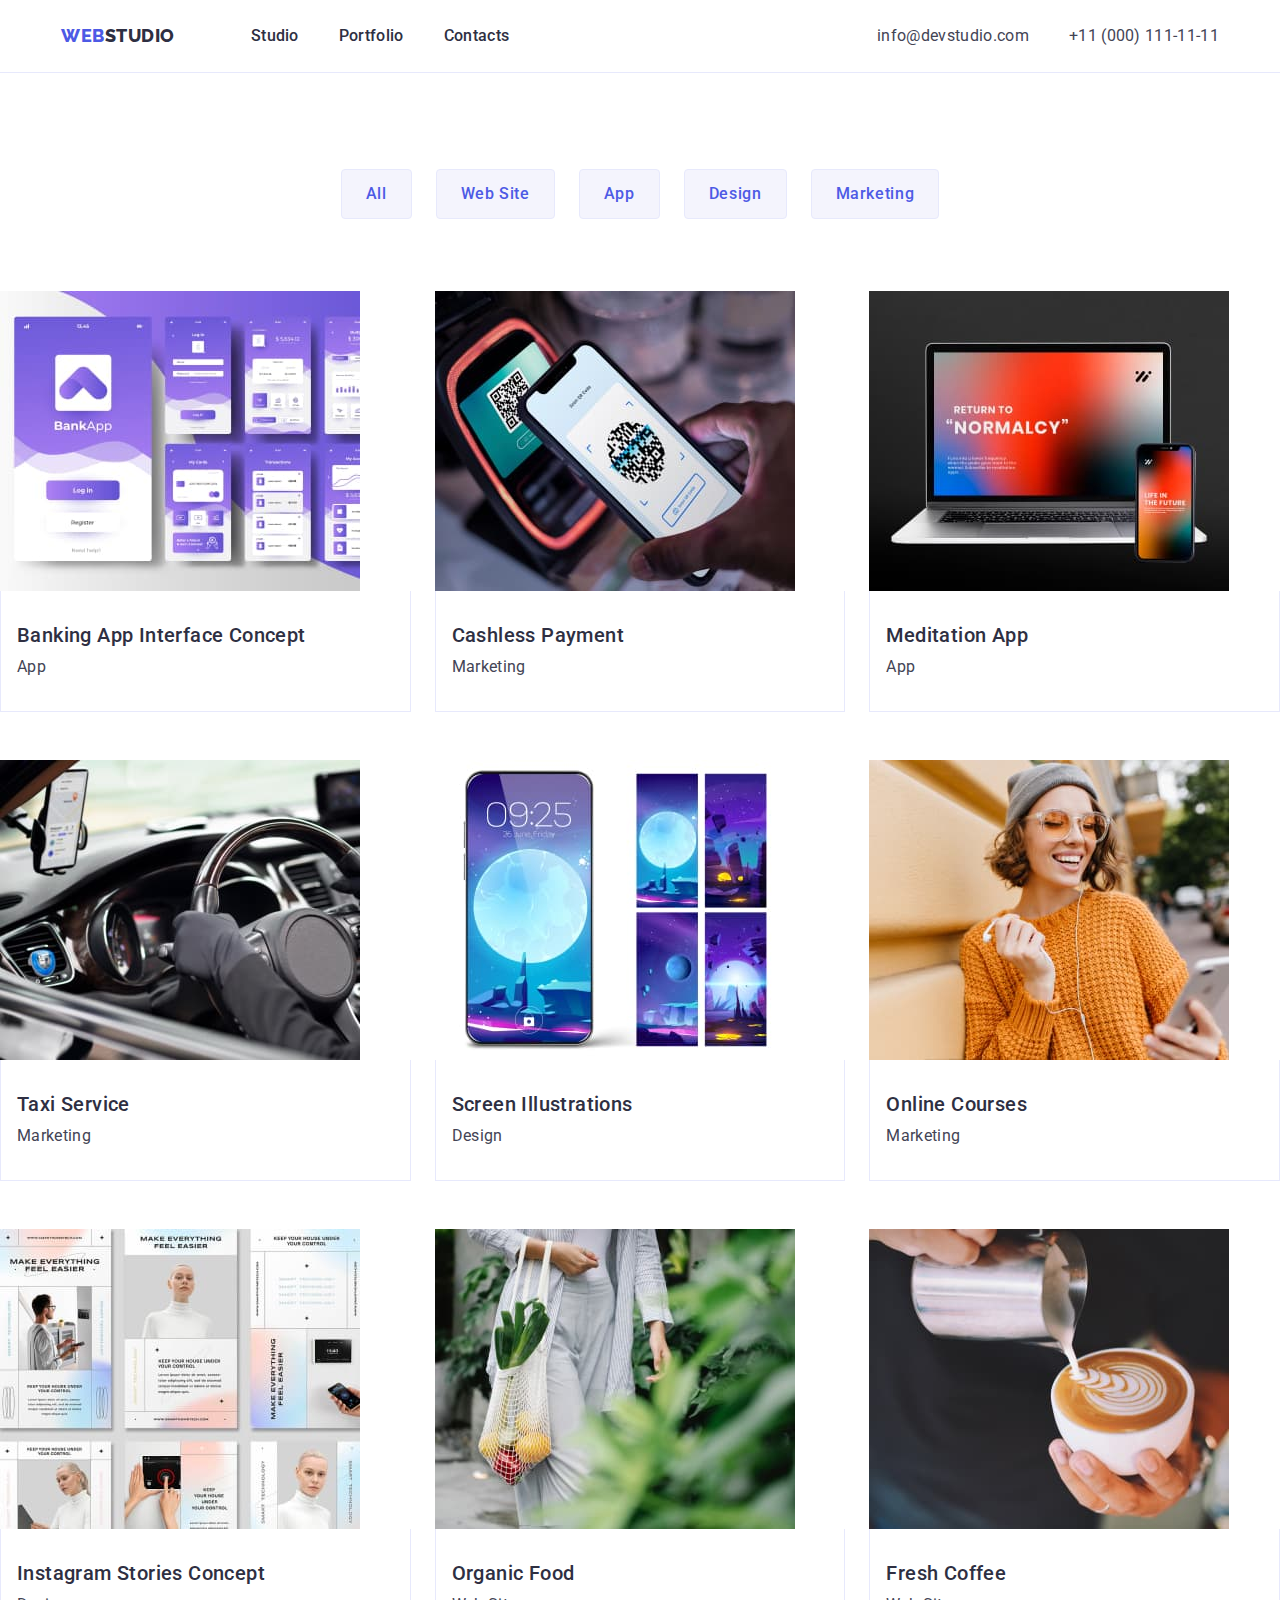
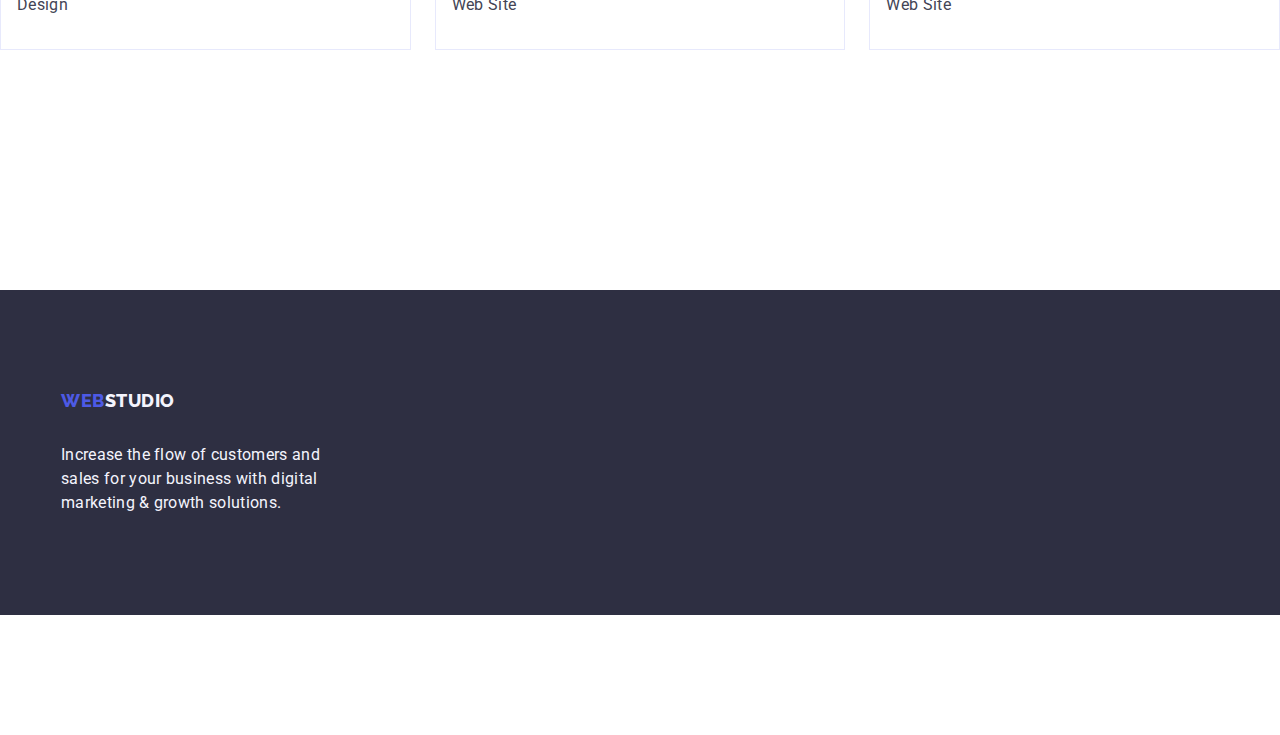
==== commit c8a2fc13: "errors repair" ====
--- a/portfolio.html
+++ b/portfolio.html
@@ -72,6 +72,7 @@
               <button class="button-portfolio" type="button">Marketing</button>
             </li>
           </ul>
+          </div>
         <ul class="list cards-list">
           <li class="cards-feature">
             <a class="link">
@@ -200,8 +201,8 @@
             </a>
           </li>
         </ul>
-             </section>
- </div>
+     </section>
+</div>
     </main>
 
     <!--Footer-->
--- a/css/styles.css
+++ b/css/styles.css
@@ -255,7 +255,7 @@
   padding-top: 96px;
   padding-bottom: 120px;
   justify-content: center;
-  text-wrap: nowrap;
+  flex-wrap: nowrap;
 }
 .list-main {
   list-style: none;
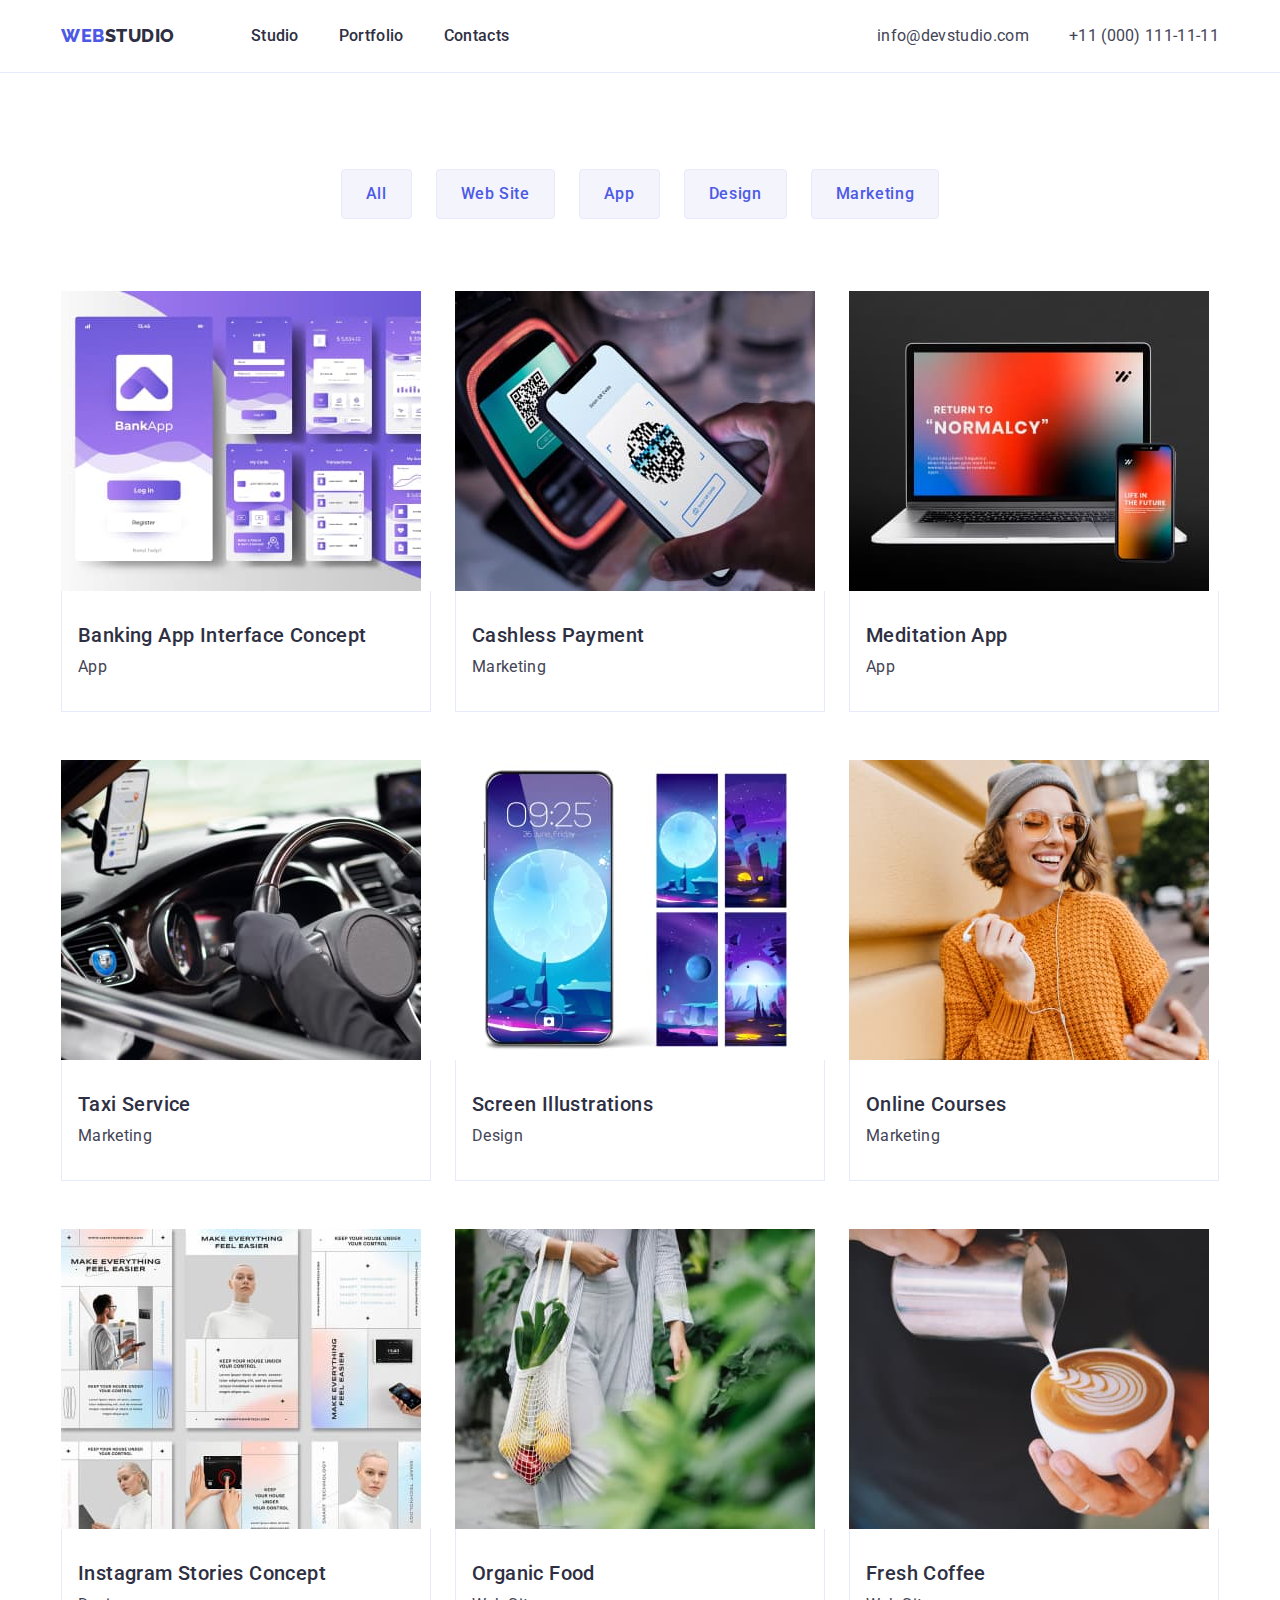
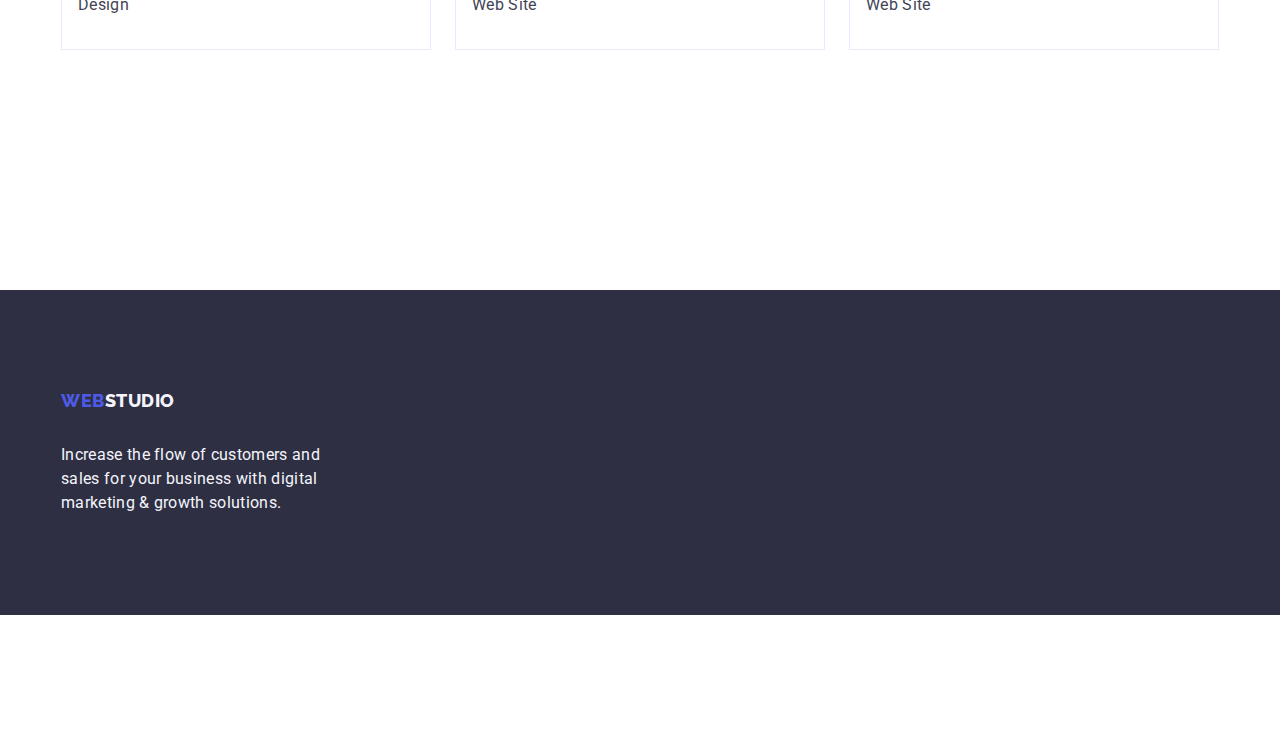
==== commit 95bd451b: "errors removal" ====
--- a/portfolio.html
+++ b/portfolio.html
@@ -72,7 +72,6 @@
               <button class="button-portfolio" type="button">Marketing</button>
             </li>
           </ul>
-          </div>
         <ul class="list cards-list">
           <li class="cards-feature">
             <a class="link">
